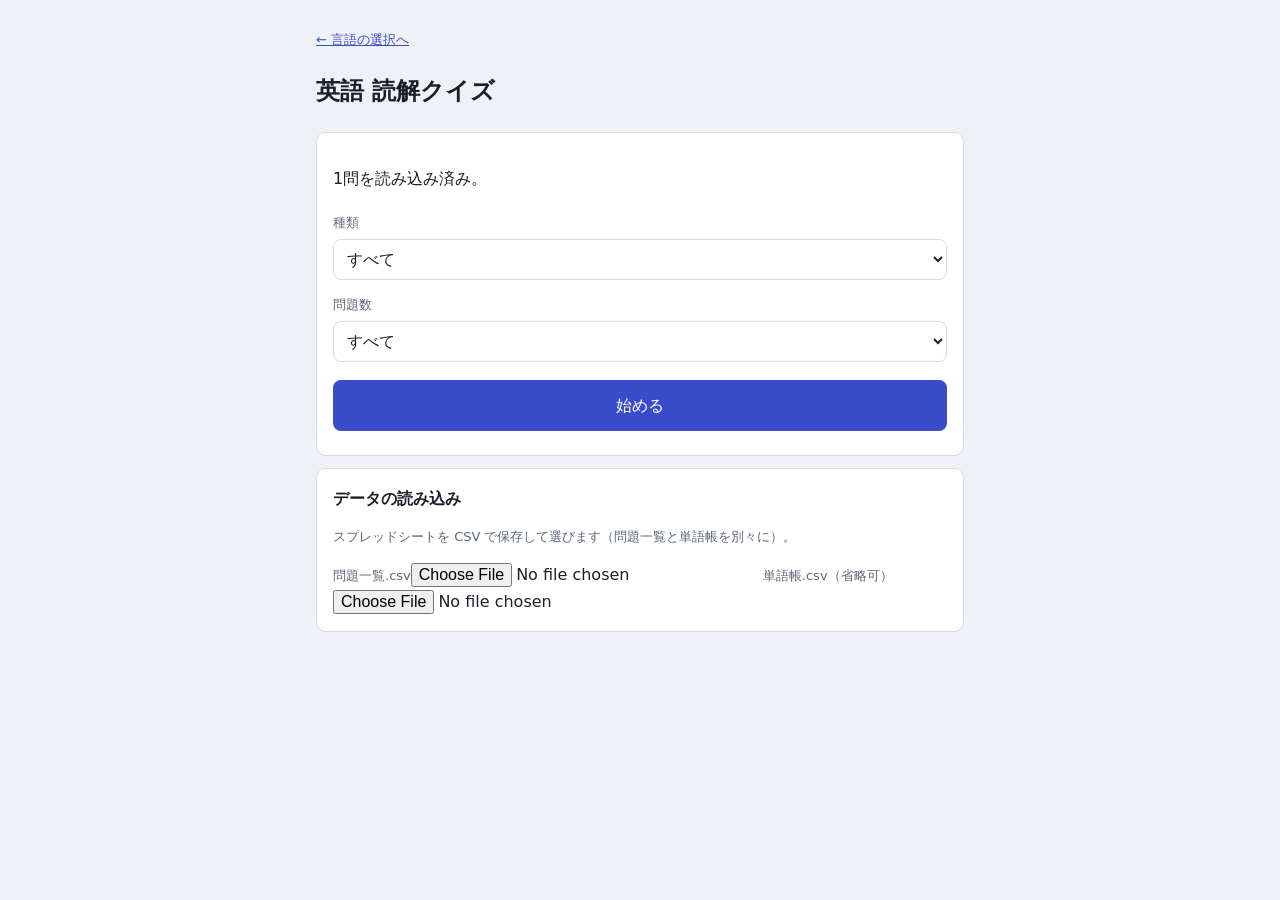
==== english.html @ 81cce11f "データを取り込むしよう" ====
<!DOCTYPE html>
<html lang="ja">

<head>
    <meta charset="utf-8">
    <meta name="viewport" content="width=device-width,initial-scale=1">
    <title>英語 読解クイズ</title>
    <link rel="stylesheet" href="style.css">
</head>

<body>
    <div id="app"></div>
    <script>
        /* このページのスプレッドシート設定（「ウェブに公開」→ CSV のURLを貼る） */
        window.QUIZ = {
            TITLE: "英語 読解クイズ",
            QUESTIONS_CSV_URL: "", // 「問題一覧」シートの公開CSV URL
            WORDS_CSV_URL: ""      // 「単語帳」シートの公開CSV URL（省略可）
        };
    </script>
    <script src="script.js"></script>
</body>

</html>
---- style.css ----
:root {
    --bg: #eef1f6;
    --card: #fff;
    --tx: #1b1f2a;
    --sub: #5d6678;
    --ac: #3b4cca;
    --ok: #16794a;
    --ng: #c0392b;
    --bd: #d5dae5
}

@media(prefers-color-scheme:dark) {
    :root {
        --bg: #12141b;
        --card: #1d212c;
        --tx: #eceef4;
        --sub: #a0a8ba;
        --ac: #8b9aff;
        --ok: #4cc582;
        --ng: #ff7f74;
        --bd: #343a4a
    }
}

* {
    box-sizing: border-box
}

body {
    margin: 0;
    background: var(--bg);
    color: var(--tx);
    font: 16px/1.7 system-ui, "Hiragino Sans", "Noto Sans JP", "Noto Sans KR", sans-serif
}

#app {
    max-width: 680px;
    margin: 0 auto;
    padding: 16px
}

.card {
    background: var(--card);
    border: 1px solid var(--bd);
    border-radius: 10px;
    padding: 16px;
    margin: 12px 0
}

.q {
    white-space: pre-wrap
}

.s {
    color: var(--sub);
    font-size: 13px
}

.tag {
    display: inline-block;
    font-size: 12px;
    padding: 1px 8px;
    border: 1px solid var(--bd);
    border-radius: 4px;
    margin-right: 6px
}

button,
select,
input {
    font: inherit;
    color: var(--tx)
}

.opt {
    display: block;
    width: 100%;
    text-align: left;
    background: var(--card);
    border: 1px solid var(--bd);
    border-radius: 8px;
    padding: 11px 12px;
    margin: 6px 0;
    cursor: pointer
}

.opt:focus-visible,
.main:focus-visible {
    outline: 2px solid var(--ac);
    outline-offset: 2px
}

.opt.ok {
    border-color: var(--ok);
    background: color-mix(in srgb, var(--ok) 16%, var(--card))
}

.opt.ng {
    border-color: var(--ng);
    background: color-mix(in srgb, var(--ng) 16%, var(--card))
}

.main {
    display: block;
    width: 100%;
    background: var(--ac);
    color: #fff;
    border: 0;
    border-radius: 8px;
    padding: 12px;
    margin: 8px 0;
    cursor: pointer;
    text-align: center
}

@media(prefers-color-scheme:dark) {
    .main {
        color: #12141b
    }
}

.bar {
    height: 5px;
    background: var(--bd);
    border-radius: 3px
}

.bar i {
    display: block;
    height: 100%;
    background: var(--ac);
    border-radius: 3px
}

.box {
    background: var(--bg);
    border-radius: 8px;
    padding: 10px 12px;
    margin: 8px 0;
    font-size: 14px;
    white-space: pre-wrap
}

.w {
    white-space: normal
}

.w b {
    color: var(--ac)
}

.sp {
    cursor: pointer;
    margin: 0 6px
}

select,
input[type=text] {
    width: 100%;
    padding: 9px;
    border: 1px solid var(--bd);
    border-radius: 8px;
    background: var(--card);
    margin: 4px 0 10px
}

code {
    background: var(--bg);
    padding: 1px 5px;
    border-radius: 4px;
    font-size: 13px
}

a {
    color: var(--ac)
}

.link {
    display: block;
    text-decoration: none;
    color: var(--tx)
}

.link b {
    display: block;
    font-size: 18px
}

.link:hover,
.link:focus-visible {
    border-color: var(--ac);
    outline: none
}
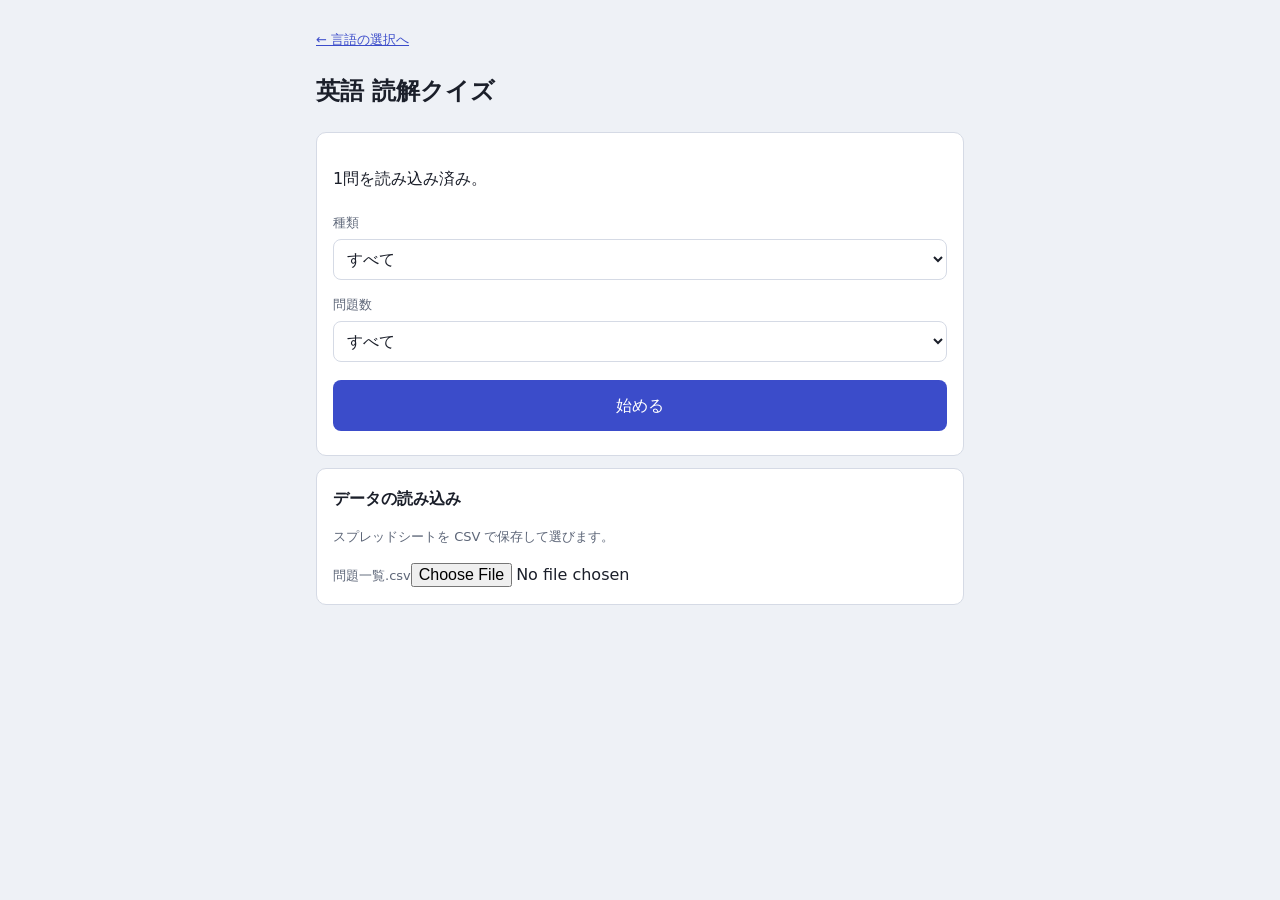
==== commit c346d654: "中国語追加中国語追加" ====
--- a/english.html
+++ b/english.html
@@ -15,7 +15,7 @@
         window.QUIZ = {
             TITLE: "英語 読解クイズ",
             QUESTIONS_CSV_URL: "", // 「問題一覧」シートの公開CSV URL
-            WORDS_CSV_URL: ""      // 「単語帳」シートの公開CSV URL（省略可）
+            LANG: "en-GB"
         };
     </script>
     <script src="script.js"></script>
